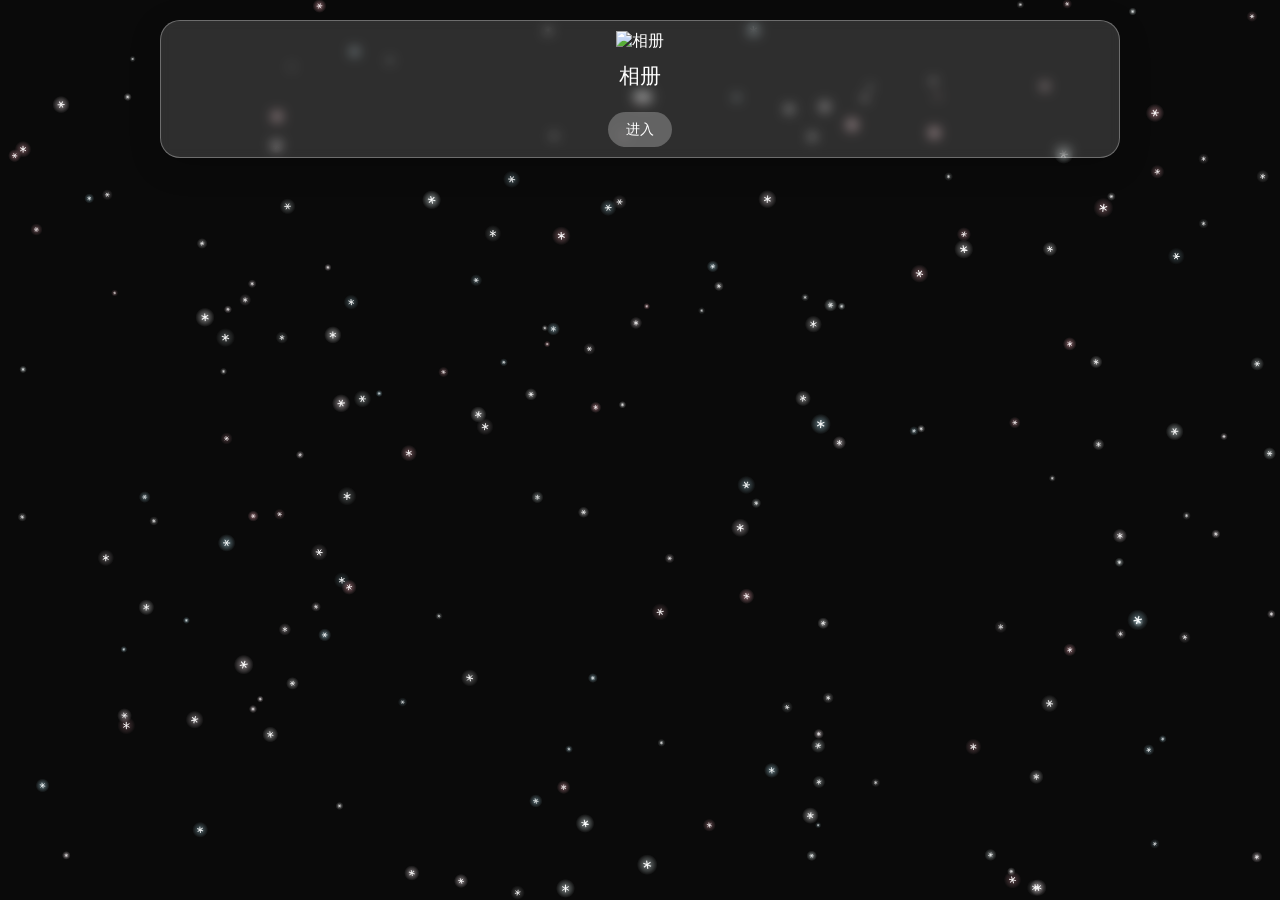
==== index.html @ 686a30bd "feat: 增加album" ====
<!DOCTYPE html>
<html lang="zh-CN">
<head>
<meta charset="UTF-8">
<meta name="viewport" content="width=device-width, initial-scale=1.0">
<title>项目导航 - 全屏风雪花</title>
<style>
  html, body {
    margin: 0;
    padding: 0;
    overflow-x: hidden;
    width: 100%;
    height: 100%;
    font-family: 'Segoe UI', sans-serif;
    color: #fff;
    background-color: #0a0a0a;
  }

  body {
    display: flex;
    flex-direction: column;
    align-items: center;
    justify-content: flex-start;
    position: relative;
  }

  canvas#snow {
    position: fixed;
    top: 0;
    left: 0;
    width: 100%;
    height: 100%;
  }

  header {
    text-align: center;
    padding: 40px 20px 20px;
    z-index: 10;
  }

  header h1 {
    font-size: 2.2rem;
    margin: 0;
    font-weight: 600;
    text-shadow: 0 2px 6px rgba(0,0,0,0.6);
  }

  .grid {
    display: grid;
    grid-template-columns: repeat(auto-fit, minmax(200px, 1fr));
    gap: 20px;
    width: 100%;
    max-width: 1000px;
    padding: 20px;
    box-sizing: border-box;
    z-index: 10;
  }

  .card {
    background: rgba(255, 255, 255, 0.15);
    border-radius: 20px;
    padding: 10px 0px;
    text-align: center;
    color: #fff;
    box-shadow: 0 8px 32px rgba(0, 0, 0, 0.2);
    backdrop-filter: blur(6px);
    -webkit-backdrop-filter: blur(12px);
    border: 1px solid rgba(255, 255, 255, 0.3);
    transition: transform 0.25s, box-shadow 0.25s;
    cursor: pointer;
  }

  .card:hover {
    transform: translateY(-6px);
    box-shadow: 0 12px 24px rgba(0, 0, 0, 0.25);
  }

  .card img {
    width: 70px;
    height: 70px;
  }

  .card h3 {
    margin: 10px 0;
    font-size: 1.3rem;
    font-weight: 500;
  }

  .btn {
    display: inline-block;
    margin-top: 12px;
    padding: 8px 18px;
    border-radius: 30px;
    background: rgba(255, 255, 255, 0.25);
    color: #fff;
    font-size: 0.9rem;
    text-decoration: none;
    transition: background 0.3s;
  }

  .btn:hover {
    background: rgba(255, 255, 255, 0.4);
  }

  @media (max-width: 600px) {
    header h1 { font-size: 1.6rem; }
    .card h3 { font-size: 1.1rem; }
    .card img { width: 60px; height: 60px; }
  }
</style>
</head>
<body>
<canvas id="snow"></canvas>


<div class="grid">
  <div class="card" onclick="go('/album/')">
    <img src="https://img.icons8.com/fluency/96/photo-album.png" alt="相册">
    <h3>相册</h3>
    <a class="btn" href="/album/">进入</a>
  </div>
</div>

<script>
// ----------------- 全屏雪花 + 立体感光晕 -----------------
const canvas = document.getElementById('snow');
const ctx = canvas.getContext('2d');
let width = canvas.width = window.innerWidth;
let height = canvas.height = window.innerHeight;

window.addEventListener('resize', ()=>{
  width = canvas.width = window.innerWidth;
  height = canvas.height = window.innerHeight;
});

class Snowflake {
  constructor(){
    this.reset(true);
  }

  reset(init=false){
    this.x = Math.random()*width;
    this.y = init ? Math.random()*height : -10;
    this.depth = Math.random(); // 0-1 深度，用于远近感
    this.size = 2 + 2*this.depth; // 2~4px
    this.speedY = 0.5 + 1.0*this.depth; // 远的慢，近的快
    this.speedX = Math.random()*0.5 - 0.25;
    this.opacity = 0.5 + 0.5*this.depth; // 雪花主体亮度
    this.angle = Math.random()*Math.PI*2;
    this.rotationSpeed = (Math.random()*0.01 - 0.005);
    this.scale = 0.7 + 0.3*this.depth;

    // 光晕属性
    this.glow = 3 + 3*this.depth; // 远的光晕小，近的光晕大
    this.glowPhase = Math.random()*Math.PI*2;
    this.glowSpeed = 0.01 + 0.01*this.depth; // 减慢闪烁
    this.glowColors = [
      '255,255,255',  // 白色
      '173,216,230',  // 浅蓝
      '255,182,193',  // 浅粉
      '240,255,255',  // 浅青
      '255,240,245'   // 薄荷粉
    ];
    this.color = this.glowColors[Math.floor(Math.random()*this.glowColors.length)];
  }

  update(){
    this.y += this.speedY;
    this.x += this.speedX + Math.sin(this.angle*2)*0.5;
    this.angle += this.rotationSpeed;
    this.scale += Math.sin(this.angle*5)*0.002;

    // 光晕闪烁
    this.currentGlowOpacity = 0.2 + 0.3*Math.abs(Math.sin(this.glowPhase)); // 闪烁幅度小，更柔和
    this.glowPhase += this.glowSpeed;

    if(this.y>height) this.reset();
    if(this.x>width) this.x=0;
    if(this.x<0) this.x=width;
  }

  draw(){
    ctx.save();
    ctx.translate(this.x,this.y);
    ctx.rotate(this.angle);
    ctx.scale(this.scale,this.scale);

    // 光晕
    const gradient = ctx.createRadialGradient(0,0,this.size*0.2,0,0,this.size+this.glow);
    gradient.addColorStop(0, `rgba(${this.color},${this.currentGlowOpacity})`);
    gradient.addColorStop(0.8, `rgba(${this.color},${this.currentGlowOpacity*0.2})`);
    gradient.addColorStop(1, `rgba(${this.color},0)`);

    ctx.fillStyle = gradient;
    ctx.beginPath();
    ctx.arc(0,0,this.size+this.glow,0,Math.PI*2);
    ctx.fill();

    // 雪花主体
    ctx.beginPath();
    for(let i=0;i<6;i++){
      ctx.moveTo(0,0);
      ctx.lineTo(0,this.size);
      ctx.rotate(Math.PI/3);
    }
    ctx.strokeStyle = `rgba(255,255,255,${this.opacity})`;
    ctx.lineWidth = 1;
    ctx.stroke();

    ctx.restore();
  }
}

const snowflakes = [];
const SNOW_COUNT = 200;
for(let i=0;i<SNOW_COUNT;i++){
  snowflakes.push(new Snowflake());
}

function animate(){
  ctx.clearRect(0,0,width,height);

  for(const flake of snowflakes){
    flake.update();
    flake.draw();
  }
  requestAnimationFrame(animate);
}

animate();
</script>





</body>
</html>
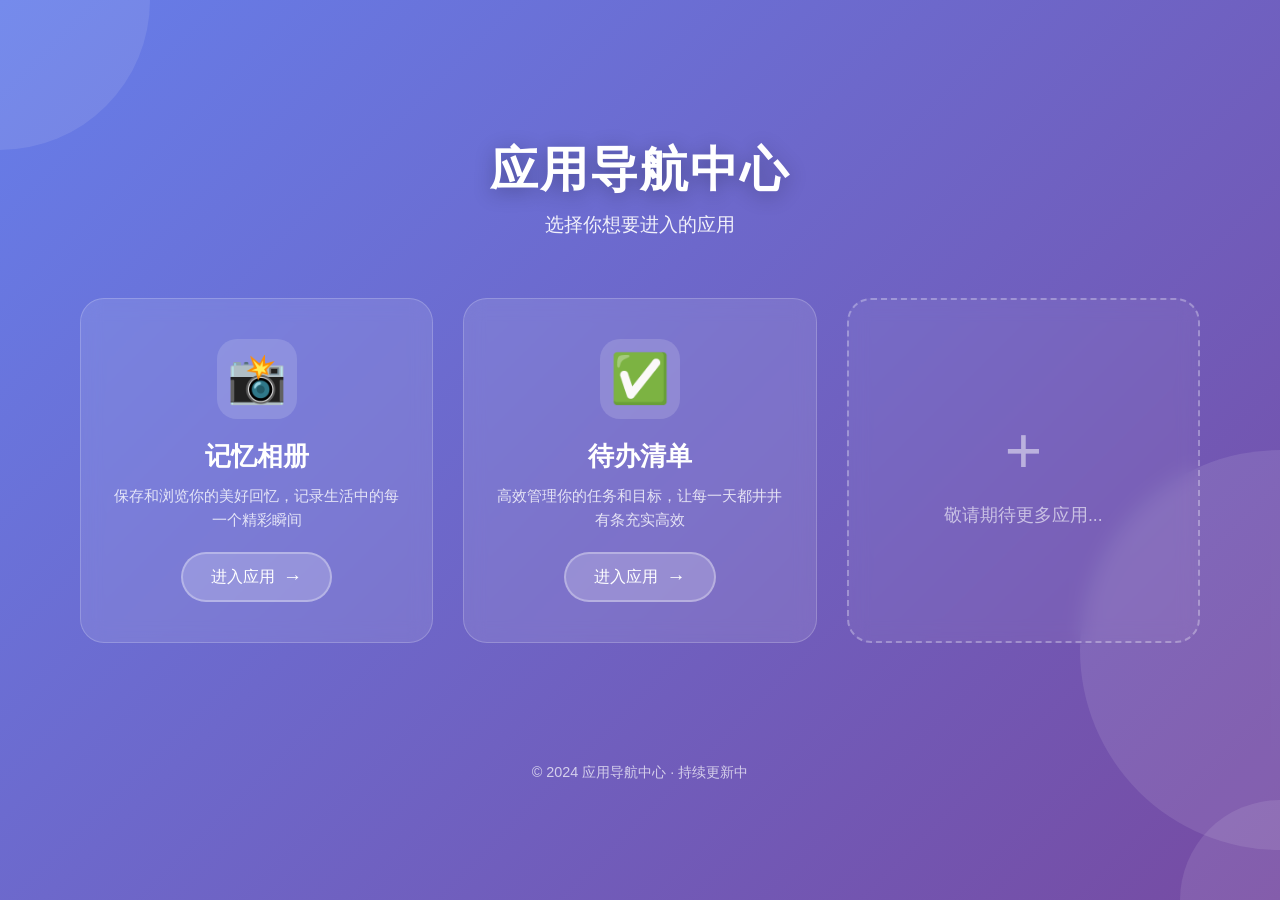
==== commit 7b047f3b: "fix: 增加todo" ====
--- a/index.html
+++ b/index.html
@@ -3,236 +3,426 @@
 <head>
 <meta charset="UTF-8">
 <meta name="viewport" content="width=device-width, initial-scale=1.0">
-<title>项目导航 - 全屏风雪花</title>
+<title>应用导航中心</title>
 <style>
-  html, body {
+  * {
     margin: 0;
     padding: 0;
-    overflow-x: hidden;
+    box-sizing: border-box;
+  }
+
+  html, body {
     width: 100%;
     height: 100%;
-    font-family: 'Segoe UI', sans-serif;
-    color: #fff;
-    background-color: #0a0a0a;
+    overflow-x: hidden;
+    font-family: -apple-system, BlinkMacSystemFont, 'Segoe UI', Roboto, 'Helvetica Neue', Arial, sans-serif;
   }
 
   body {
+    background: linear-gradient(135deg, #667eea 0%, #764ba2 100%);
+    position: relative;
     display: flex;
     flex-direction: column;
     align-items: center;
-    justify-content: flex-start;
-    position: relative;
-  }
-
-  canvas#snow {
+    justify-content: center;
+    min-height: 100vh;
+    color: #fff;
+  }
+
+  /* 背景动画层 */
+  .bg-animation {
     position: fixed;
     top: 0;
     left: 0;
     width: 100%;
     height: 100%;
-  }
-
-  header {
+    overflow: hidden;
+    z-index: 1;
+  }
+
+  .bg-circle {
+    position: absolute;
+    border-radius: 50%;
+    background: rgba(255, 255, 255, 0.1);
+    animation: float 20s infinite ease-in-out;
+  }
+
+  .bg-circle:nth-child(1) {
+    width: 300px;
+    height: 300px;
+    top: -150px;
+    left: -150px;
+    animation-delay: 0s;
+  }
+
+  .bg-circle:nth-child(2) {
+    width: 200px;
+    height: 200px;
+    bottom: -100px;
+    right: -100px;
+    animation-delay: 2s;
+  }
+
+  .bg-circle:nth-child(3) {
+    width: 400px;
+    height: 400px;
+    top: 50%;
+    right: -200px;
+    animation-delay: 4s;
+  }
+
+  @keyframes float {
+    0%, 100% {
+      transform: translate(0, 0) scale(1);
+    }
+    33% {
+      transform: translate(30px, -30px) scale(1.1);
+    }
+    66% {
+      transform: translate(-20px, 20px) scale(0.9);
+    }
+  }
+
+  /* 容器 */
+  .container {
+    position: relative;
+    z-index: 10;
+    width: 100%;
+    max-width: 1200px;
+    padding: 40px 20px;
+  }
+
+  /* 标题区域 */
+  .header {
     text-align: center;
-    padding: 40px 20px 20px;
-    z-index: 10;
-  }
-
-  header h1 {
-    font-size: 2.2rem;
-    margin: 0;
-    font-weight: 600;
-    text-shadow: 0 2px 6px rgba(0,0,0,0.6);
-  }
-
-  .grid {
+    margin-bottom: 60px;
+    animation: fadeInDown 0.8s ease-out;
+  }
+
+  .header h1 {
+    font-size: 3rem;
+    font-weight: 700;
+    margin-bottom: 10px;
+    text-shadow: 0 4px 20px rgba(0, 0, 0, 0.3);
+    letter-spacing: 2px;
+  }
+
+  .header p {
+    font-size: 1.2rem;
+    opacity: 0.9;
+    font-weight: 300;
+  }
+
+  /* 应用网格 */
+  .apps-grid {
     display: grid;
-    grid-template-columns: repeat(auto-fit, minmax(200px, 1fr));
-    gap: 20px;
-    width: 100%;
-    max-width: 1000px;
-    padding: 20px;
-    box-sizing: border-box;
-    z-index: 10;
-  }
-
-  .card {
+    grid-template-columns: repeat(auto-fit, minmax(280px, 1fr));
+    gap: 30px;
+    padding: 0 20px;
+  }
+
+  /* 应用卡片 */
+  .app-card {
+    background: rgba(255, 255, 255, 0.1);
+    backdrop-filter: blur(10px);
+    -webkit-backdrop-filter: blur(10px);
+    border-radius: 24px;
+    padding: 40px 30px;
+    border: 1px solid rgba(255, 255, 255, 0.2);
+    cursor: pointer;
+    transition: all 0.4s cubic-bezier(0.175, 0.885, 0.32, 1.275);
+    position: relative;
+    overflow: hidden;
+    animation: fadeInUp 0.8s ease-out;
+    animation-fill-mode: both;
+  }
+
+  .app-card::before {
+    content: '';
+    position: absolute;
+    top: 0;
+    left: 0;
+    right: 0;
+    bottom: 0;
+    background: linear-gradient(135deg, rgba(255, 255, 255, 0.1) 0%, rgba(255, 255, 255, 0) 100%);
+    opacity: 0;
+    transition: opacity 0.3s ease;
+  }
+
+  .app-card:hover::before {
+    opacity: 1;
+  }
+
+  .app-card:hover {
+    transform: translateY(-12px) scale(1.02);
+    box-shadow: 0 20px 60px rgba(0, 0, 0, 0.4);
+    border-color: rgba(255, 255, 255, 0.4);
+  }
+
+  .app-card:nth-child(1) { animation-delay: 0.1s; }
+  .app-card:nth-child(2) { animation-delay: 0.2s; }
+  .app-card:nth-child(3) { animation-delay: 0.3s; }
+  .app-card:nth-child(4) { animation-delay: 0.4s; }
+
+  /* 图标容器 */
+  .app-icon {
+    width: 80px;
+    height: 80px;
+    margin: 0 auto 20px;
     background: rgba(255, 255, 255, 0.15);
     border-radius: 20px;
-    padding: 10px 0px;
+    display: flex;
+    align-items: center;
+    justify-content: center;
+    font-size: 3rem;
+    transition: all 0.3s ease;
+  }
+
+  .app-card:hover .app-icon {
+    transform: scale(1.1) rotate(5deg);
+    background: rgba(255, 255, 255, 0.25);
+  }
+
+  /* 应用信息 */
+  .app-info {
     text-align: center;
+  }
+
+  .app-info h3 {
+    font-size: 1.6rem;
+    font-weight: 600;
+    margin-bottom: 10px;
     color: #fff;
-    box-shadow: 0 8px 32px rgba(0, 0, 0, 0.2);
-    backdrop-filter: blur(6px);
-    -webkit-backdrop-filter: blur(12px);
-    border: 1px solid rgba(255, 255, 255, 0.3);
-    transition: transform 0.25s, box-shadow 0.25s;
-    cursor: pointer;
-  }
-
-  .card:hover {
-    transform: translateY(-6px);
-    box-shadow: 0 12px 24px rgba(0, 0, 0, 0.25);
-  }
-
-  .card img {
-    width: 70px;
-    height: 70px;
-  }
-
-  .card h3 {
-    margin: 10px 0;
-    font-size: 1.3rem;
+  }
+
+  .app-info p {
+    font-size: 0.95rem;
+    color: rgba(255, 255, 255, 0.8);
+    line-height: 1.6;
+    margin-bottom: 20px;
+  }
+
+  /* 进入按钮 */
+  .app-btn {
+    display: inline-flex;
+    align-items: center;
+    gap: 8px;
+    padding: 12px 28px;
+    background: rgba(255, 255, 255, 0.2);
+    border: 2px solid rgba(255, 255, 255, 0.3);
+    border-radius: 50px;
+    color: #fff;
+    text-decoration: none;
+    font-size: 1rem;
     font-weight: 500;
-  }
-
-  .btn {
-    display: inline-block;
-    margin-top: 12px;
-    padding: 8px 18px;
-    border-radius: 30px;
-    background: rgba(255, 255, 255, 0.25);
-    color: #fff;
+    transition: all 0.3s ease;
+  }
+
+  .app-btn:hover {
+    background: rgba(255, 255, 255, 0.3);
+    border-color: rgba(255, 255, 255, 0.5);
+    transform: translateX(5px);
+  }
+
+  .app-btn::after {
+    content: '→';
+    font-size: 1.2rem;
+    transition: transform 0.3s ease;
+  }
+
+  .app-btn:hover::after {
+    transform: translateX(5px);
+  }
+
+  /* 页脚 */
+  .footer {
+    position: relative;
+    z-index: 10;
+    text-align: center;
+    margin-top: 60px;
+    padding: 20px;
+    opacity: 0.7;
     font-size: 0.9rem;
-    text-decoration: none;
-    transition: background 0.3s;
-  }
-
-  .btn:hover {
-    background: rgba(255, 255, 255, 0.4);
-  }
-
-  @media (max-width: 600px) {
-    header h1 { font-size: 1.6rem; }
-    .card h3 { font-size: 1.1rem; }
-    .card img { width: 60px; height: 60px; }
+  }
+
+  /* 动画定义 */
+  @keyframes fadeInDown {
+    from {
+      opacity: 0;
+      transform: translateY(-30px);
+    }
+    to {
+      opacity: 1;
+      transform: translateY(0);
+    }
+  }
+
+  @keyframes fadeInUp {
+    from {
+      opacity: 0;
+      transform: translateY(30px);
+    }
+    to {
+      opacity: 1;
+      transform: translateY(0);
+    }
+  }
+
+  /* 响应式设计 */
+  @media (max-width: 768px) {
+    .header h1 {
+      font-size: 2rem;
+    }
+
+    .header p {
+      font-size: 1rem;
+    }
+
+    .apps-grid {
+      grid-template-columns: 1fr;
+      gap: 20px;
+    }
+
+    .app-card {
+      padding: 30px 20px;
+    }
+
+    .app-icon {
+      width: 70px;
+      height: 70px;
+      font-size: 2.5rem;
+    }
+
+    .app-info h3 {
+      font-size: 1.4rem;
+    }
+  }
+
+  /* 添加应用卡片（占位） */
+  .app-card.add-new {
+    background: rgba(255, 255, 255, 0.05);
+    border: 2px dashed rgba(255, 255, 255, 0.3);
+    display: flex;
+    flex-direction: column;
+    align-items: center;
+    justify-content: center;
+    min-height: 280px;
+  }
+
+  .app-card.add-new:hover {
+    background: rgba(255, 255, 255, 0.08);
+    border-color: rgba(255, 255, 255, 0.5);
+  }
+
+  .add-icon {
+    font-size: 4rem;
+    margin-bottom: 15px;
+    opacity: 0.5;
+  }
+
+  .add-text {
+    font-size: 1.1rem;
+    opacity: 0.6;
   }
 </style>
 </head>
 <body>
-<canvas id="snow"></canvas>
-
-
-<div class="grid">
-  <div class="card" onclick="go('/album/')">
-    <img src="https://img.icons8.com/fluency/96/photo-album.png" alt="相册">
-    <h3>相册</h3>
-    <a class="btn" href="/album/">进入</a>
+
+<!-- 背景动画 -->
+<div class="bg-animation">
+  <div class="bg-circle"></div>
+  <div class="bg-circle"></div>
+  <div class="bg-circle"></div>
+</div>
+
+<!-- 主容器 -->
+<div class="container">
+  <!-- 标题 -->
+  <div class="header">
+    <h1>应用导航中心</h1>
+    <p>选择你想要进入的应用</p>
+  </div>
+
+  <!-- 应用网格 -->
+  <div class="apps-grid">
+    <!-- 相册应用 -->
+    <div class="app-card" onclick="location.href='/album/'">
+      <div class="app-icon">📸</div>
+      <div class="app-info">
+        <h3>记忆相册</h3>
+        <p>保存和浏览你的美好回忆，记录生活中的每一个精彩瞬间</p>
+        <a href="/album/" class="app-btn">进入应用</a>
+      </div>
+    </div>
+
+    <!-- 待办清单应用 -->
+    <div class="app-card" onclick="location.href='/todo/'">
+      <div class="app-icon">✅</div>
+      <div class="app-info">
+        <h3>待办清单</h3>
+        <p>高效管理你的任务和目标，让每一天都井井有条充实高效</p>
+        <a href="/todo/" class="app-btn">进入应用</a>
+      </div>
+    </div>
+
+    <!-- 占位卡片 - 未来可以添加更多应用 -->
+    <div class="app-card add-new">
+      <div class="add-icon">+</div>
+      <div class="add-text">敬请期待更多应用...</div>
+    </div>
   </div>
 </div>
 
+<!-- 页脚 -->
+<div class="footer">
+  <p>© 2024 应用导航中心 · 持续更新中</p>
+</div>
+
 <script>
-// ----------------- 全屏雪花 + 立体感光晕 -----------------
-const canvas = document.getElementById('snow');
-const ctx = canvas.getContext('2d');
-let width = canvas.width = window.innerWidth;
-let height = canvas.height = window.innerHeight;
-
-window.addEventListener('resize', ()=>{
-  width = canvas.width = window.innerWidth;
-  height = canvas.height = window.innerHeight;
+// 添加键盘导航支持
+document.addEventListener('keydown', function(e) {
+  if (e.key === 'Enter' || e.key === ' ') {
+    const focusedCard = document.activeElement;
+    if (focusedCard.classList.contains('app-card') && !focusedCard.classList.contains('add-new')) {
+      focusedCard.click();
+    }
+  }
 });
 
-class Snowflake {
-  constructor(){
-    this.reset(true);
-  }
-
-  reset(init=false){
-    this.x = Math.random()*width;
-    this.y = init ? Math.random()*height : -10;
-    this.depth = Math.random(); // 0-1 深度，用于远近感
-    this.size = 2 + 2*this.depth; // 2~4px
-    this.speedY = 0.5 + 1.0*this.depth; // 远的慢，近的快
-    this.speedX = Math.random()*0.5 - 0.25;
-    this.opacity = 0.5 + 0.5*this.depth; // 雪花主体亮度
-    this.angle = Math.random()*Math.PI*2;
-    this.rotationSpeed = (Math.random()*0.01 - 0.005);
-    this.scale = 0.7 + 0.3*this.depth;
-
-    // 光晕属性
-    this.glow = 3 + 3*this.depth; // 远的光晕小，近的光晕大
-    this.glowPhase = Math.random()*Math.PI*2;
-    this.glowSpeed = 0.01 + 0.01*this.depth; // 减慢闪烁
-    this.glowColors = [
-      '255,255,255',  // 白色
-      '173,216,230',  // 浅蓝
-      '255,182,193',  // 浅粉
-      '240,255,255',  // 浅青
-      '255,240,245'   // 薄荷粉
-    ];
-    this.color = this.glowColors[Math.floor(Math.random()*this.glowColors.length)];
-  }
-
-  update(){
-    this.y += this.speedY;
-    this.x += this.speedX + Math.sin(this.angle*2)*0.5;
-    this.angle += this.rotationSpeed;
-    this.scale += Math.sin(this.angle*5)*0.002;
-
-    // 光晕闪烁
-    this.currentGlowOpacity = 0.2 + 0.3*Math.abs(Math.sin(this.glowPhase)); // 闪烁幅度小，更柔和
-    this.glowPhase += this.glowSpeed;
-
-    if(this.y>height) this.reset();
-    if(this.x>width) this.x=0;
-    if(this.x<0) this.x=width;
-  }
-
-  draw(){
-    ctx.save();
-    ctx.translate(this.x,this.y);
-    ctx.rotate(this.angle);
-    ctx.scale(this.scale,this.scale);
-
-    // 光晕
-    const gradient = ctx.createRadialGradient(0,0,this.size*0.2,0,0,this.size+this.glow);
-    gradient.addColorStop(0, `rgba(${this.color},${this.currentGlowOpacity})`);
-    gradient.addColorStop(0.8, `rgba(${this.color},${this.currentGlowOpacity*0.2})`);
-    gradient.addColorStop(1, `rgba(${this.color},0)`);
-
-    ctx.fillStyle = gradient;
-    ctx.beginPath();
-    ctx.arc(0,0,this.size+this.glow,0,Math.PI*2);
-    ctx.fill();
-
-    // 雪花主体
-    ctx.beginPath();
-    for(let i=0;i<6;i++){
-      ctx.moveTo(0,0);
-      ctx.lineTo(0,this.size);
-      ctx.rotate(Math.PI/3);
-    }
-    ctx.strokeStyle = `rgba(255,255,255,${this.opacity})`;
-    ctx.lineWidth = 1;
-    ctx.stroke();
-
-    ctx.restore();
-  }
-}
-
-const snowflakes = [];
-const SNOW_COUNT = 200;
-for(let i=0;i<SNOW_COUNT;i++){
-  snowflakes.push(new Snowflake());
-}
-
-function animate(){
-  ctx.clearRect(0,0,width,height);
-
-  for(const flake of snowflakes){
-    flake.update();
-    flake.draw();
-  }
-  requestAnimationFrame(animate);
-}
-
-animate();
+// 让卡片可以通过键盘聚焦
+document.querySelectorAll('.app-card:not(.add-new)').forEach(card => {
+  card.setAttribute('tabindex', '0');
+  card.setAttribute('role', 'button');
+});
+
+// 添加平滑滚动
+document.querySelectorAll('a[href^="#"]').forEach(anchor => {
+  anchor.addEventListener('click', function (e) {
+    e.preventDefault();
+    const target = document.querySelector(this.getAttribute('href'));
+    if (target) {
+      target.scrollIntoView({
+        behavior: 'smooth',
+        block: 'start'
+      });
+    }
+  });
+});
+
+// 添加鼠标移动视差效果
+let mouseX = 0;
+let mouseY = 0;
+
+document.addEventListener('mousemove', function(e) {
+  mouseX = (e.clientX / window.innerWidth - 0.5) * 20;
+  mouseY = (e.clientY / window.innerHeight - 0.5) * 20;
+
+  document.querySelectorAll('.bg-circle').forEach((circle, index) => {
+    const speed = (index + 1) * 0.5;
+    circle.style.transform = `translate(${mouseX * speed}px, ${mouseY * speed}px)`;
+  });
+});
 </script>
-
-
-
-
 
 </body>
 </html>
